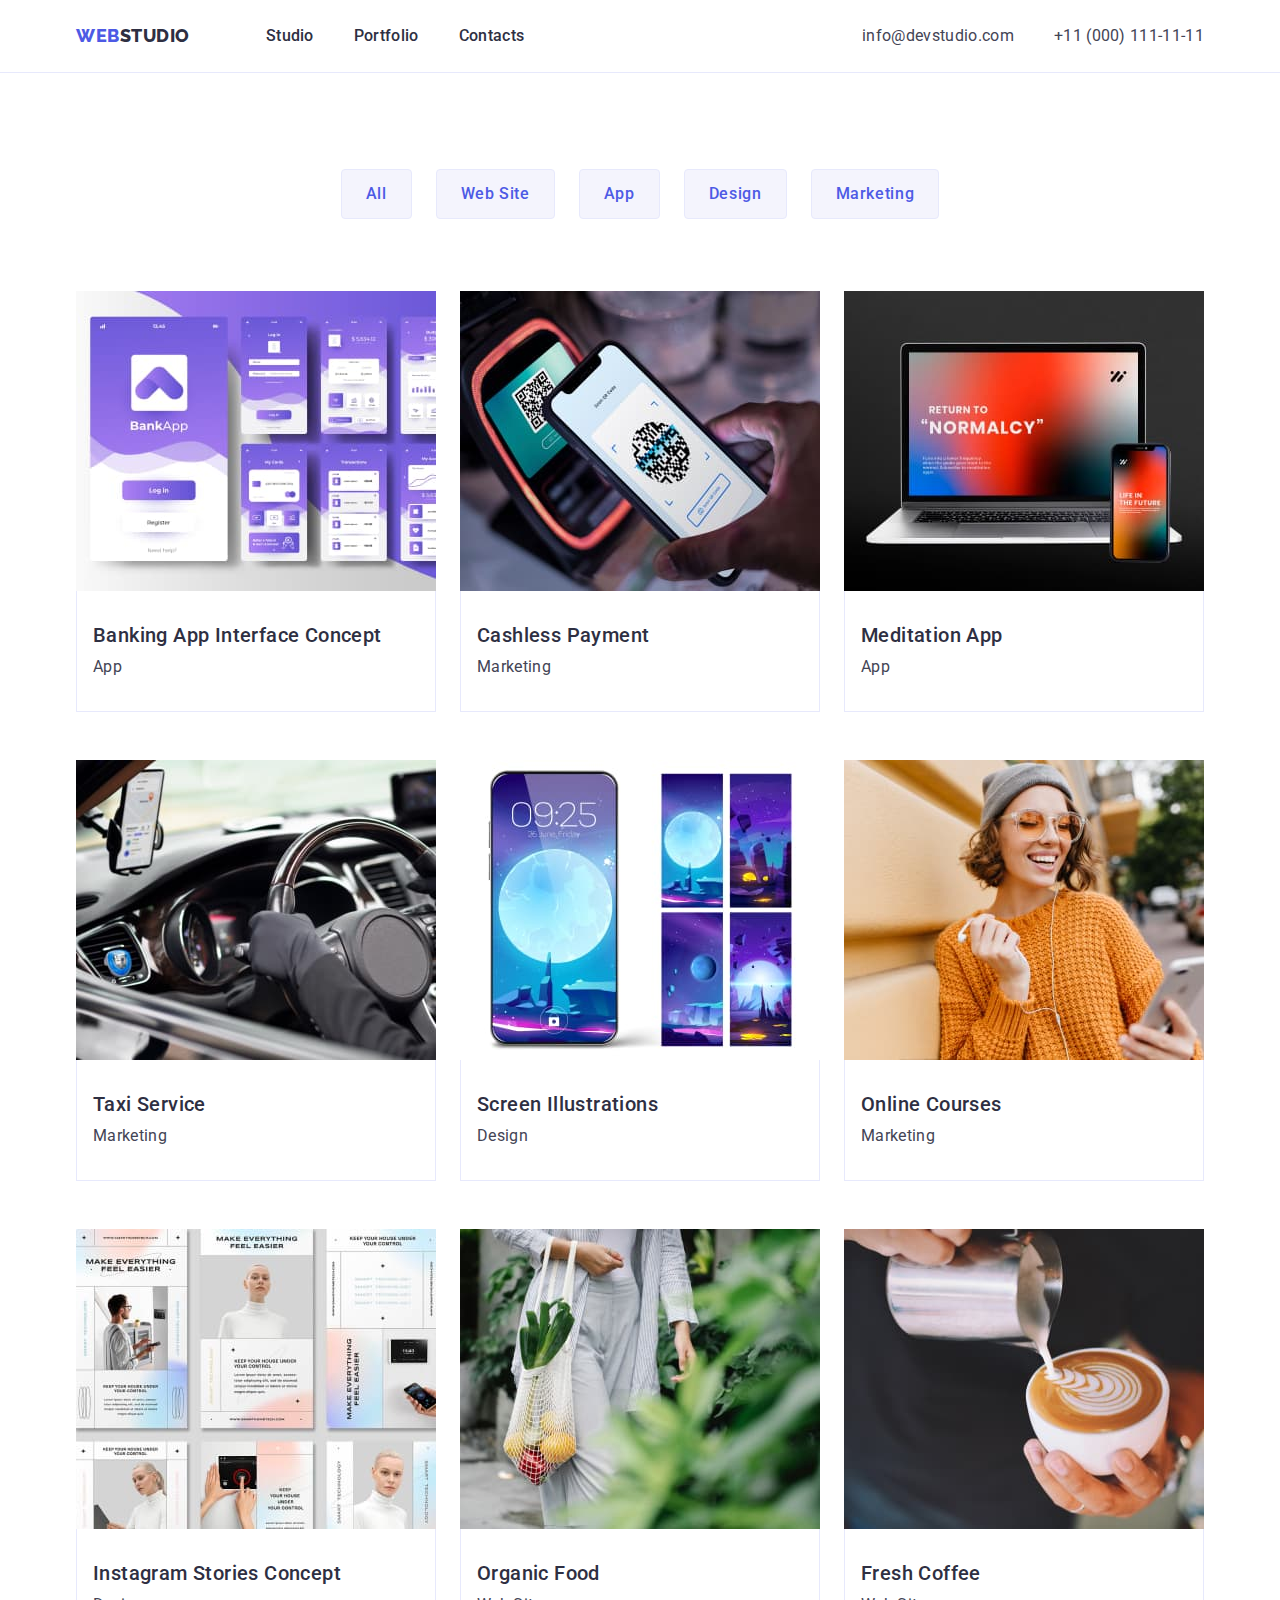
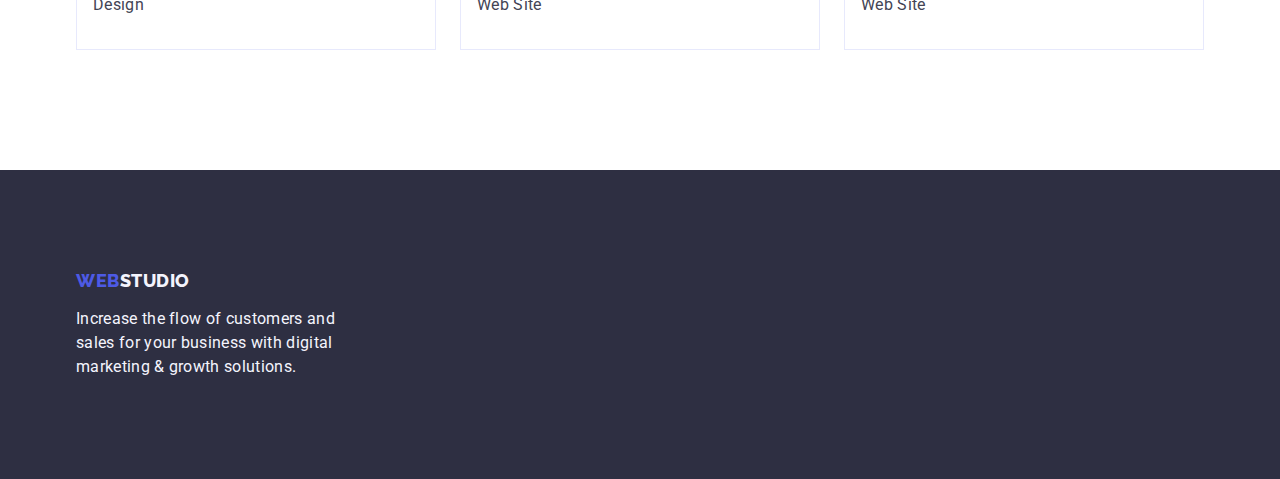
==== portfolio.html @ cb0c3b7c "Initial commit" ====
<!DOCTYPE html>

<html lang="en">
  <head>
    <meta charset="UTF-8" />
    <meta http-equiv="X-UA-Compatible" content="IE=edge" />
    <meta name="viewport" content="width=device-width, initial-scale=1.0" />
    <link rel="preconnect" href="https://fonts.googleapis.com" />
    <link rel="preconnect" href="https://fonts.gstatic.com" crossorigin />
    <link
      href="https://fonts.googleapis.com/css2?family=Raleway:wght@800&family=Roboto:wght@400;500;700;900&display=swap"
      rel="stylesheet"
    />
    <link rel="stylesheet" href="./css/modern-normalize/modern-normalize.min.css" />
    <link rel="stylesheet" href="./css/styles.css" />
    <title>Web Studio</title>
  </head>
  <body>
    <header class="page-header">
      <div class="container page-header-container">
        <nav class="page-nav">
          <a href="./index.html" class="logo link"
            >Web<span class="logo-item-theme-light">Studio</span></a
          >
          <ul class="menu list">
            <li class="menu-item">
              <a class="menu-link link" href="./index.html">Studio</a>
            </li>
            <li class="menu-item">
              <a class="menu-link link" href="./portfolio.html">Portfolio</a>
            </li>
            <li class="menu-item">
              <a class="menu-link link" href="">Contacts</a>
            </li>
          </ul>
        </nav>
        <address class="contact">
          <ul class="contact-list list">
            <li class="contact-item">
              <a class="contact-link link" href="mailto:info@devstudio.com">info@devstudio.com</a>
            </li>
            <li class="contact-item">
              <a class="contact-link link" href="tel:+110001111111">+11 (000) 111-11-11</a>
            </li>
          </ul>
        </address>
      </div>
    </header>
    <main>
      <section class="portfolio-section">
        <div class="container">
          <h1 class="visually-hidden">Filters</h1>
          <ul class="btn-list list">
            <li class="btn-item"><button class="filter-btn" type="button">All</button></li>
            <li class="btn-item"><button class="filter-btn" type="button">Web Site</button></li>
            <li class="btn-item"><button class="filter-btn" type="button">App</button></li>
            <li class="btn-item"><button class="filter-btn" type="button">Design</button></li>
            <li class="btn-item"><button class="filter-btn" type="button">Marketing</button></li>
          </ul>
          <ul class="portfolio-img-list list">
            <li class="portfolio-img-item">
              <a href="" class="link"
                ><img
                  class="portfolio-img"
                  src="./images/portfolio/banking-app.jpg"
                  alt="Banking App"
                  width="360"
                  height="300"
                />
                <div class="portfolio-img-descr-container">
                  <h2 class="portfolio-img-title">Banking App Interface Concept</h2>
                  <p class="portfolio-img-descr">App</p>
                </div></a
              >
            </li>
            <li class="portfolio-img-item">
              <a href="" class="link"
                ><img
                  class="portfolio-img"
                  src="./images/portfolio/cashless-payment.jpg"
                  alt="Cashless Payment"
                  width="360"
                  height="300"
                />
                <div class="portfolio-img-descr-container">
                  <h2 class="portfolio-img-title">Cashless Payment</h2>
                  <p class="portfolio-img-descr">Marketing</p>
                </div></a
              >
            </li>
            <li class="portfolio-img-item">
              <a href="" class="link"
                ><img
                  class="portfolio-img"
                  src="./images/portfolio/meditation-app.jpg"
                  alt="Meditation App"
                  width="360"
                  height="300"
                />
                <div class="portfolio-img-descr-container">
                  <h2 class="portfolio-img-title">Meditation App</h2>
                  <p class="portfolio-img-descr">App</p>
                </div></a
              >
            </li>
            <li class="portfolio-img-item">
              <a href="" class="link"
                ><img
                  class="portfolio-img"
                  src="./images/portfolio/taxi-service.jpg"
                  alt="Taxi Service"
                  width="360"
                  height="300"
                />
                <div class="portfolio-img-descr-container">
                  <h2 class="portfolio-img-title">Taxi Service</h2>
                  <p class="portfolio-img-descr">Marketing</p>
                </div></a
              >
            </li>
            <li class="portfolio-img-item">
              <a href="" class="link"
                ><img
                  class="portfolio-img"
                  src="./images/portfolio/screen-illustrations.jpg"
                  alt="Screen Illustrations"
                  width="360"
                  height="300"
                />
                <div class="portfolio-img-descr-container">
                  <h2 class="portfolio-img-title">Screen Illustrations</h2>
                  <p class="portfolio-img-descr">Design</p>
                </div></a
              >
            </li>
            <li class="portfolio-img-item">
              <a href="" class="link"
                ><img
                  class="portfolio-img"
                  src="./images/portfolio/online-courses.jpg"
                  alt="Online Courses"
                  width="360"
                  height="300"
                />
                <div class="portfolio-img-descr-container">
                  <h2 class="portfolio-img-title">Online Courses</h2>
                  <p class="portfolio-img-descr">Marketing</p>
                </div></a
              >
            </li>
            <li class="portfolio-img-item">
              <a href="" class="link"
                ><img
                  class="portfolio-img"
                  src="./images/portfolio/instagram-stories.jpg"
                  alt="Instagram Stories"
                  width="360"
                  height="300"
                />
                <div class="portfolio-img-descr-container">
                  <h2 class="portfolio-img-title">Instagram Stories Concept</h2>
                  <p class="portfolio-img-descr">Design</p>
                </div></a
              >
            </li>
            <li class="portfolio-img-item">
              <a href="" class="link"
                ><img
                  class="portfolio-img"
                  src="./images/portfolio/organic-food.jpg"
                  alt="Organic Food"
                  width="360"
                  height="300"
                />
                <div class="portfolio-img-descr-container">
                  <h2 class="portfolio-img-title">Organic Food</h2>
                  <p class="portfolio-img-descr">Web Site</p>
                </div></a
              >
            </li>
            <li class="portfolio-img-item">
              <a href="" class="link"
                ><img
                  class="portfolio-img"
                  src="./images/portfolio/fresh-coffee.jpg"
                  alt="Fresh Coffee"
                  width="360"
                  height="300"
                />
                <div class="portfolio-img-descr-container">
                  <h2 class="portfolio-img-title">Fresh Coffee</h2>
                  <p class="portfolio-img-descr">Web Site</p>
                </div></a
              >
            </li>
          </ul>
        </div>
      </section>
    </main>
    <footer class="footer">
      <div class="container">
        <a href="./index.html" class="logo logo-footer link"
          >Web<span class="logo-item-theme-dark">Studio</span></a
        >
        <p class="footer-descr">
          Increase the flow of customers and sales for your business with digital marketing & growth
          solutions.
        </p>
      </div>
    </footer>
  </body>
</html>
---- css/styles.css ----
/* Default */

body {
    font-family: 'Roboto', sans-serif;
    color: #434455;
    background-color: var(--background-white);
}

.container {
    width: 1158px;
    margin-left: auto;
    margin-right: auto;
    padding-left: 15px;
    padding-right: 15px;
}

.section {
    padding-top: 120px;
    padding-bottom: 120px;
}

.list {
    list-style: none;
}

.link {
    text-decoration: none;
}

.visually-hidden {
    position: absolute;
    width: 1px;
    height: 1px;
    margin: -1px;
    border: 0;
    padding: 0;
    white-space: nowrap;
    clip-path: inset(100%);
    clip: rect(0 0 0 0);
    overflow: hidden;
}

button {
    cursor: pointer;
}

h1,
h2,
h3,
h4,
h5,
h6,
p {
    margin-top: 0;
    margin-bottom: 0;
}

ul,
ol {
    margin-top: 0;
    margin-bottom: 0;
    padding-left: 0;
}

img {
    display: block;
}

/* Colors */

:root {
    --background-dark: #2E2F42;
    --background-light: #F4F4FD;
    --background-white: #FFFFFF;
    --primary-brand: #4D5AE5;
    --pressed-state: #404BBF;
    --title-color: #2E2F42;
    --description-color: #434455;
}

/* Top Line */

.page-header {
    padding-top: 24px;
    padding-bottom: 24px;
    border-bottom: 1px solid #E7E9FC;
}

.page-header-container {
    display: flex;
    align-items: center;
}

.page-nav {
    display: flex;
    align-items: center;
}

.logo {
    margin-right: 76px;
    font-family: 'Raleway', sans-serif;
    font-style: normal;
    font-weight: 800;
    font-size: 18px;
    line-height: 1.17;
    letter-spacing: 0.03em;
    text-transform: uppercase;
    color: var(--primary-brand);
}

.logo-item-theme-light {
    color: #2E2F42;
}

.logo-item-theme-dark {
    color: #F4F4FD;
}

.menu {
    display: flex;
    align-items: center;
    gap: 40px;
}

.menu-link {
    padding-top: 24px;
    padding-bottom: 24px;
    font-weight: 500;
    font-size: 16px;
    line-height: 1.5;
    letter-spacing: 0.02em;
    color: #2E2F42;
}

.menu-link:hover,
.menu-link:focus {
    color: var(--pressed-state);
}

.contact {
    font-style: normal;
    margin-left: auto;
}

.contact-list {
    display: flex;
    align-items: center;
    gap: 40px;
}

.contact-link {
    font-weight: 400;
    font-size: 16px;
    line-height: 1.5;
    letter-spacing: 0.02em;
    color: #434455;
}

.contact-link:hover,
.contact-link:focus {
    color: var(--pressed-state);
}

/* Effective Solutions for Your Business */

.hero {
    padding-top: 188px;
    padding-bottom: 188px;
    background-color: var(--background-dark);
}

.hero-descr {
    margin-left: auto;
    margin-right: auto;
    max-width: 496px;
    margin-bottom: 48px;
    font-weight: 700;
    font-size: 56px;
    line-height: 1.07;
    letter-spacing: 0.02em;
    text-align: center;
    color: #ffffff;
}

.modal-open-btn {
    display: block;
    margin-left: auto;
    margin-right: auto;
    padding: 16px 32px;
    min-width: 169px;
    font-family: 'Roboto', sans-serif;
    font-weight: 500;
    font-size: 16px;
    line-height: 1.5;
    letter-spacing: 0.04em;
    color: #FFFFFF;
    cursor: pointer;
    background-color: var(--primary-brand);
    box-shadow: 0px 4px 4px rgba(0, 0, 0, 0.15);
    border: 0;
    border-radius: 4px;
}

.modal-open-btn:hover,
.modal-open-btn:focus {
    background-color: var(--pressed-state);
}

/* Principles of work */

.principle-container {
    display: flex;
    gap: 24px;
}

.principle-item {
    flex-basis: calc((100% - 72px) / 4);
}

.principle-title {
    margin-bottom: 8px;
    font-weight: 500;
    font-size: 20px;
    line-height: 1.2;
    letter-spacing: 0.02em;
    color: var(--title-color);
}

.principle-descr {
    font-weight: 400;
    font-size: 16px;
    line-height: 1.5;
    letter-spacing: 0.02em;
    color: var(--description-color);
}

/* What are we doing */

.working-section {
    padding-bottom: 120px;
}

.working-img-list {
    display: flex;
    gap: 24px;
}

.working-img-title {
    text-align: center;
    margin-bottom: 72px;
    font-weight: 700;
    font-size: 36px;
    line-height: 1.11;
    letter-spacing: 0.02em;
    text-transform: capitalize;
    color: var(--title-color);
}

.working-img-item {
    flex-basis: calc((100% - 48px) / 3);
}

/* Our team */

.our-team-section {
    background-color: var(--background-light);
}

.team-list {
    display: flex;
    gap: 24px;
}

.team-item {
    flex-basis: calc((100% - 72px) / 4);
    background-color: var(--background-white);
    box-shadow: 0px 1px 6px rgba(46, 47, 66, 0.08), 0px 1px 1px rgba(46, 47, 66, 0.16), 0px 2px 1px rgba(46, 47, 66, 0.08);
    border-radius: 0px 0px 4px 4px;
}

.team-title {
    text-align: center;
    margin-bottom: 72px;
    font-weight: 700;
    font-size: 36px;
    line-height: 1.11;
    letter-spacing: 0.02em;
    text-transform: capitalize;
    color: var(--title-color);
}

.team-member-container {
    padding: 32px 16px;
}

.team-member {
    text-align: center;
    margin-bottom: 8px;
    font-weight: 500;
    font-size: 20px;
    line-height: 1.2;
    letter-spacing: 0.02em;
    color: var(--title-color);
}

.team-member-profession {
    text-align: center;
    font-weight: 400;
    font-size: 16px;
    line-height: 1.5;
    letter-spacing: 0.02em;
    color: var(--description-color);
}

/* Footer */

.footer {
    padding-top: 100px;
    padding-bottom: 100px;
    background-color: var(--background-dark);
}

.logo-footer {
    display: inline-block;
    margin-right: 0;
    margin-bottom: 16px;
}

.footer-descr {
    width: 264px;
    font-weight: 400;
    font-size: 16px;
    line-height: 1.5;
    letter-spacing: 0.02em;
    color: #F4F4FD;
}

/* PORTFOLIO */

.portfolio-section {
    padding-top: 96px;
    padding-bottom: 120px;
}

.btn-list {
    display: flex;
    justify-content: center;
    margin-bottom: 72px;
    gap: 24px;
}

.filter-btn {
    padding: 12px 24px;
    font-family: 'Roboto', sans-serif;
    font-weight: 500;
    font-size: 16px;
    line-height: 1.5;
    letter-spacing: 0.04em;
    cursor: pointer;
    color: var(--primary-brand);
    background-color: var(--background-light);
    border: 1px solid #E7E9FC;
    border-radius: 4px;
}

.filter-btn:hover,
.filter-btn:focus {
    color: #FFFFFF;
    background-color: var(--pressed-state);
    border: 1px solid transparent;
}

.portfolio-img-list {
    display: flex;
    flex-wrap: wrap;
    column-gap: 24px;
    row-gap: 48px;
}

.portfolio-img-item {
    flex-basis: calc((100% - 48px) / 3);
}

.portfolio-img-title {
    margin-bottom: 8px;
    font-weight: 500;
    font-size: 20px;
    line-height: 1.2;
    letter-spacing: 0.02em;
    color: var(--title-color);
}

.portfolio-img-descr-container {
    padding: 32px 16px;
    border: 1px solid #E7E9FC;
    border-top: none;
}

.portfolio-img-descr {
    font-weight: 400;
    font-size: 16px;
    line-height: 1.5;
    letter-spacing: 0.02em;
    color: var(--description-color);
}
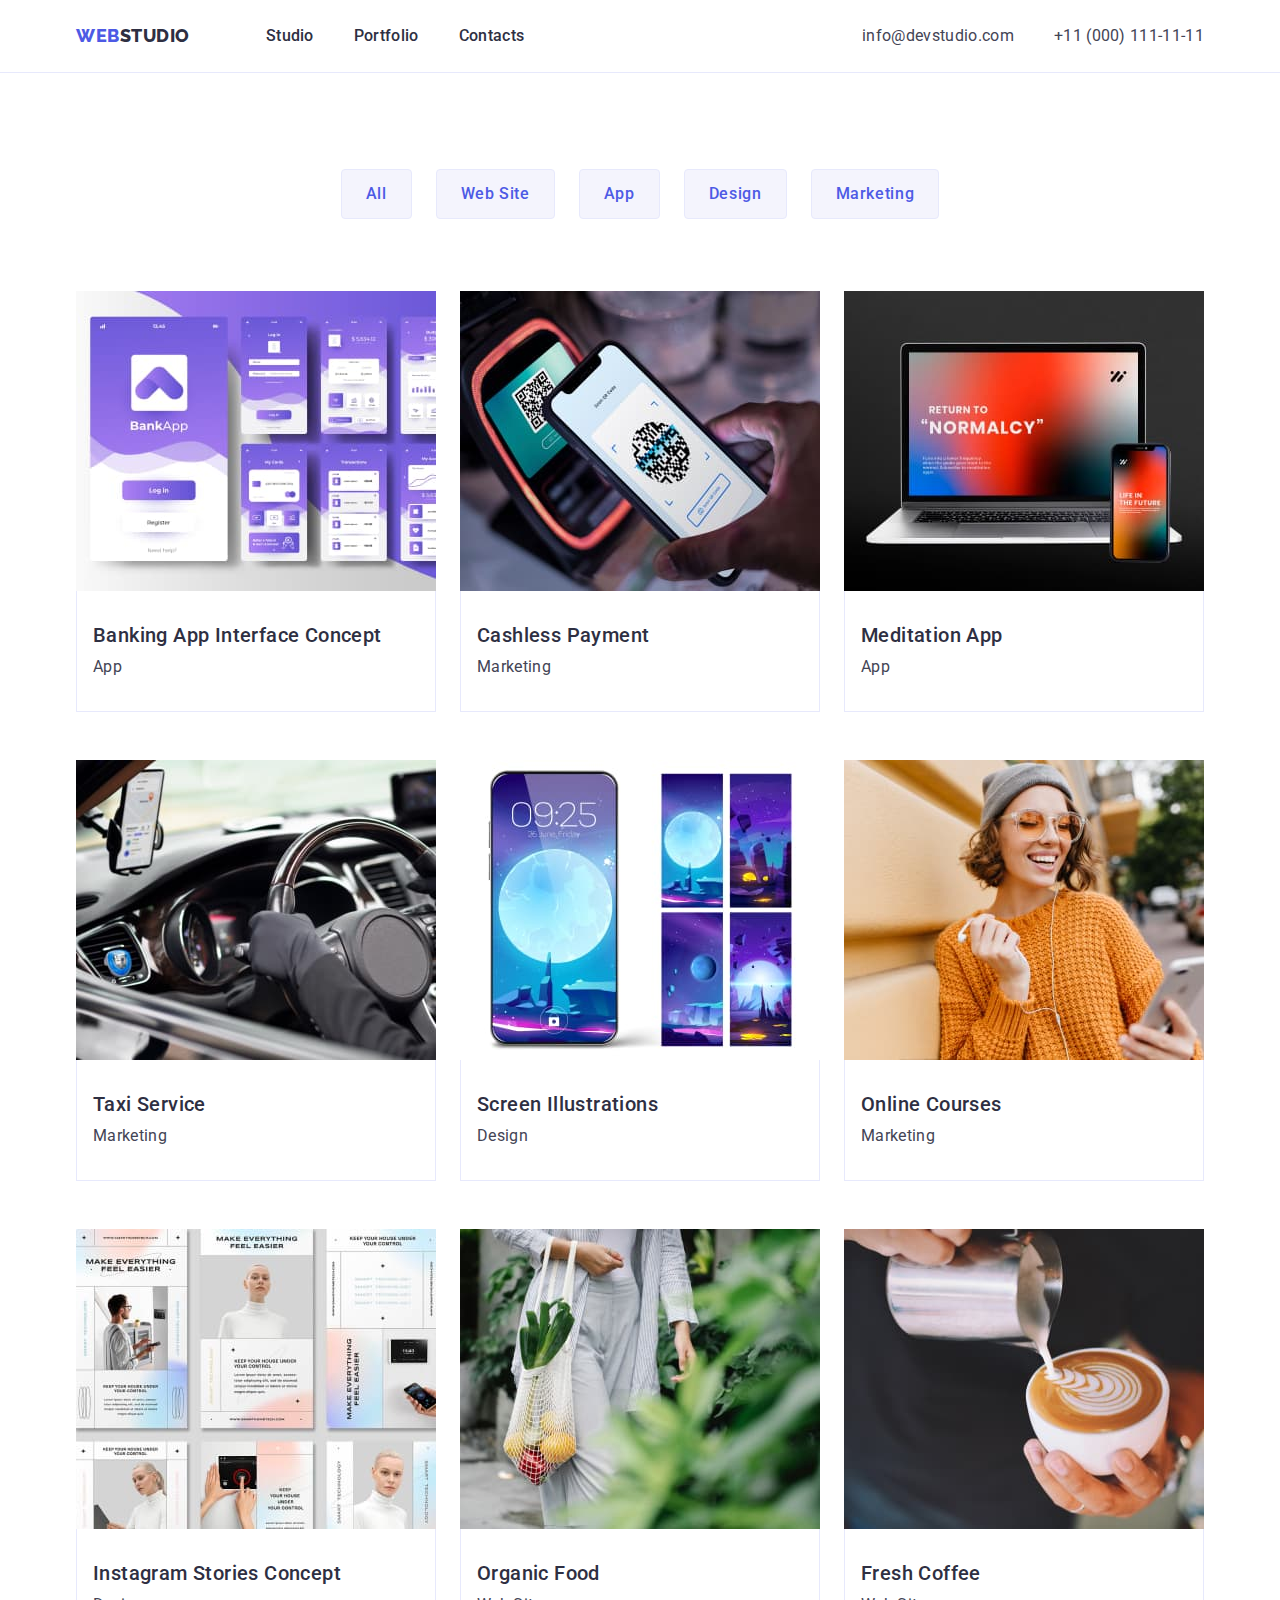
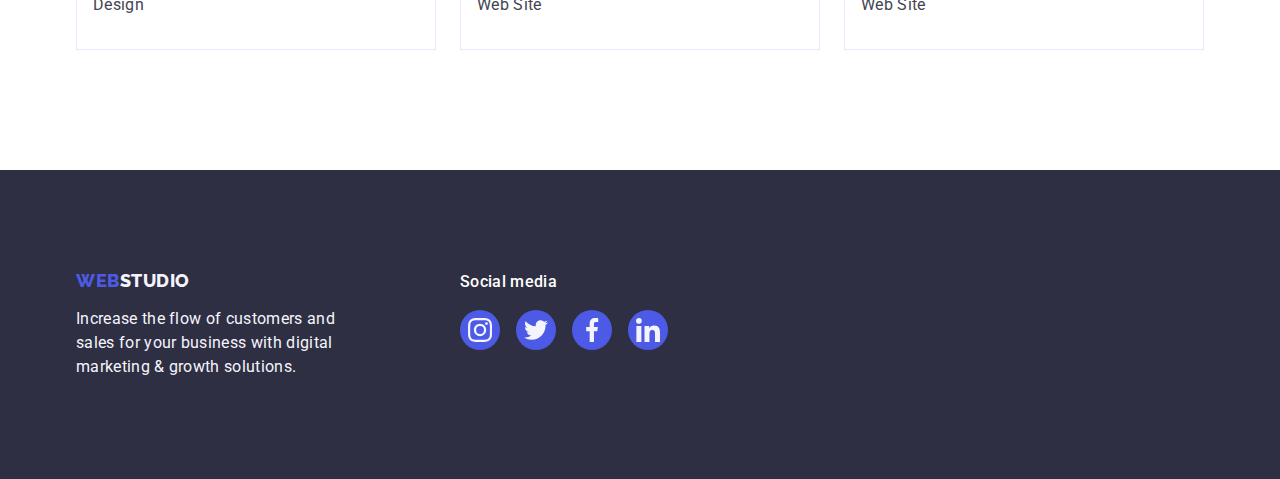
==== commit 40f5da95: "decoration" ====
--- a/portfolio.html
+++ b/portfolio.html
@@ -198,14 +198,71 @@
       </section>
     </main>
     <footer class="footer">
-      <div class="container">
-        <a href="./index.html" class="logo logo-footer link"
-          >Web<span class="logo-item-theme-dark">Studio</span></a
-        >
-        <p class="footer-descr">
-          Increase the flow of customers and sales for your business with digital marketing & growth
-          solutions.
-        </p>
+      <div class="footer-container container">
+        <ul class="footer-container-list list">
+          <li class="footer-main">
+            <a href="./index.html" class="logo logo-footer link"
+              >Web<span class="logo-item-theme-dark">Studio</span></a
+            >
+            <p class="footer-descr">
+              Increase the flow of customers and sales for your business with digital marketing &
+              growth solutions.
+            </p>
+          </li>
+          <li>
+            <h3 class="footer-icon-title">Social media</h3>
+            <ul class="footer-social-list list">
+              <li class="footer-social-list-item">
+                <a href="" class="footer-social-list-link">
+                  <svg
+                    class="footer-social-list-icon"
+                    aria-label="Icon instagram"
+                    width="24"
+                    height="24"
+                  >
+                    <use href="./images/icons.svg#icon-instagram"></use>
+                  </svg>
+                </a>
+              </li>
+              <li class="footer-social-list-item">
+                <a href="" class="footer-social-list-link">
+                  <svg
+                    class="footer-social-list-icon"
+                    aria-label="Icon twitter"
+                    width="24"
+                    height="24"
+                  >
+                    <use href="./images/icons.svg#icon-twitter"></use>
+                  </svg>
+                </a>
+              </li>
+              <li class="footer-social-list-item">
+                <a href="" class="footer-social-list-link">
+                  <svg
+                    class="footer-social-list-icon"
+                    aria-label="Icon facebook"
+                    width="24"
+                    height="24"
+                  >
+                    <use href="./images/icons.svg#icon-facebook"></use>
+                  </svg>
+                </a>
+              </li>
+              <li class="footer-social-list-item">
+                <a href="" class="footer-social-list-link">
+                  <svg
+                    class="footer-social-list-icon"
+                    aria-label="Icon linkedin"
+                    width="24"
+                    height="24"
+                  >
+                    <use href="./images/icons.svg#icon-linkedin"></use>
+                  </svg>
+                </a>
+              </li>
+            </ul>
+          </li>
+        </ul>
       </div>
     </footer>
   </body>
--- a/css/styles.css
+++ b/css/styles.css
@@ -161,12 +161,16 @@
     color: var(--pressed-state);
 }
 
-/* Effective Solutions for Your Business */
+/* Hero */
 
 .hero {
     padding-top: 188px;
     padding-bottom: 188px;
     background-color: var(--background-dark);
+    background-image: linear-gradient(rgba(46, 47, 66, 0.7), rgba(46, 47, 66, 0.7)), url(../images/hero/people-office-bg.jpg);
+    background-size: 1440px;
+    background-repeat: no-repeat;
+    background-position: 50% 50%;
 }
 
 .hero-descr {
@@ -217,6 +221,17 @@
     flex-basis: calc((100% - 72px) / 4);
 }
 
+.principle-icon-container {
+    width: 264px;
+    height: 112px;
+    display: flex;
+    justify-content: center;
+    align-items: center;
+    background-color: var(--background-light);
+    border-radius: 4px;
+    margin-bottom: 8px;
+}
+
 .principle-title {
     margin-bottom: 8px;
     font-weight: 500;
@@ -310,6 +325,75 @@
     line-height: 1.5;
     letter-spacing: 0.02em;
     color: var(--description-color);
+    margin-bottom: 8px;
+}
+
+.social-list {
+    display: flex;
+    justify-content: center;
+    gap: 24px;
+}
+
+.social-list-link {
+    display: flex;
+    justify-content: center;
+    align-items: center;
+    width: 40px;
+    height: 40px;
+    border-radius: 50%;
+    background-color: var(--primary-brand);
+}
+
+.social-list-link:hover,
+.social-list-link:focus {
+    background-color: var(--pressed-state);
+}
+
+/* Customers */
+
+.customers-section {
+    background-color: var(--background-white);
+}
+
+.companies-icon-title {
+    text-align: center;
+    margin-bottom: 72px;
+    font-weight: 700;
+    font-size: 36px;
+    line-height: 1.11;
+    letter-spacing: 0.02em;
+    text-transform: capitalize;
+    color: var(--title-color);
+}
+
+.company-list {
+    display: flex;
+    justify-content: center;
+    gap: 24px;
+}
+
+.company-list-link {
+    display: flex;
+    justify-content: center;
+    align-items: center;
+    width: 168px;
+    height: 88px;
+    border: 1px solid #8E8F99;
+    border-radius: 4px;
+}
+
+.company-list-icon {
+    fill: #8E8F99;
+}
+
+.company-list-link:hover .company-list-icon,
+.company-list-link:focus .company-list-icon {
+    fill: var(--pressed-state);
+}
+
+.company-list-link:hover,
+.company-list-link:focus {
+    border: 1px solid var(--pressed-state);
 }
 
 /* Footer */
@@ -320,6 +404,14 @@
     background-color: var(--background-dark);
 }
 
+.footer-container-list {
+    display: flex;
+}
+
+.footer-main {
+    margin-right: 120px;
+}
+
 .logo-footer {
     display: inline-block;
     margin-right: 0;
@@ -333,6 +425,35 @@
     line-height: 1.5;
     letter-spacing: 0.02em;
     color: #F4F4FD;
+}
+
+.footer-icon-title {
+    font-weight: 500;
+    font-size: 16px;
+    line-height: 1.5;
+    letter-spacing: 0.02em;
+    color: #FFFFFF;
+    margin-bottom: 16px;
+}
+
+.footer-social-list {
+    display: flex;
+    gap: 16px;
+}
+
+.footer-social-list-link {
+    display: flex;
+    justify-content: center;
+    align-items: center;
+    width: 40px;
+    height: 40px;
+    border-radius: 50%;
+    background-color: var(--primary-brand);
+}
+
+.footer-social-list-link:hover,
+.footer-social-list-link:focus {
+    background-color: #31D0AA;
 }
 
 /* PORTFOLIO */
@@ -368,6 +489,7 @@
     color: #FFFFFF;
     background-color: var(--pressed-state);
     border: 1px solid transparent;
+    box-shadow: 0px 3px 1px rgba(0, 0, 0, 0.1), 0px 2px 1px rgba(0, 0, 0, 0.08), 0px 2px 2px rgba(0, 0, 0, 0.12);
 }
 
 .portfolio-img-list {
@@ -379,6 +501,11 @@
 
 .portfolio-img-item {
     flex-basis: calc((100% - 48px) / 3);
+}
+
+.portfolio-img-item:hover,
+.portfolio-img-item:focus {
+    box-shadow: 0px 1px 6px rgba(46, 47, 66, 0.08), 0px 1px 1px rgba(46, 47, 66, 0.16), 0px 2px 1px rgba(46, 47, 66, 0.08);
 }
 
 .portfolio-img-title {
@@ -396,6 +523,12 @@
     border-top: none;
 }
 
+.portfolio-img-descr-container:hover,
+.portfolio-img-descr-container:focus {
+    border: 1px solid #F4F4FD;
+    border-top: none;
+}
+
 .portfolio-img-descr {
     font-weight: 400;
     font-size: 16px;
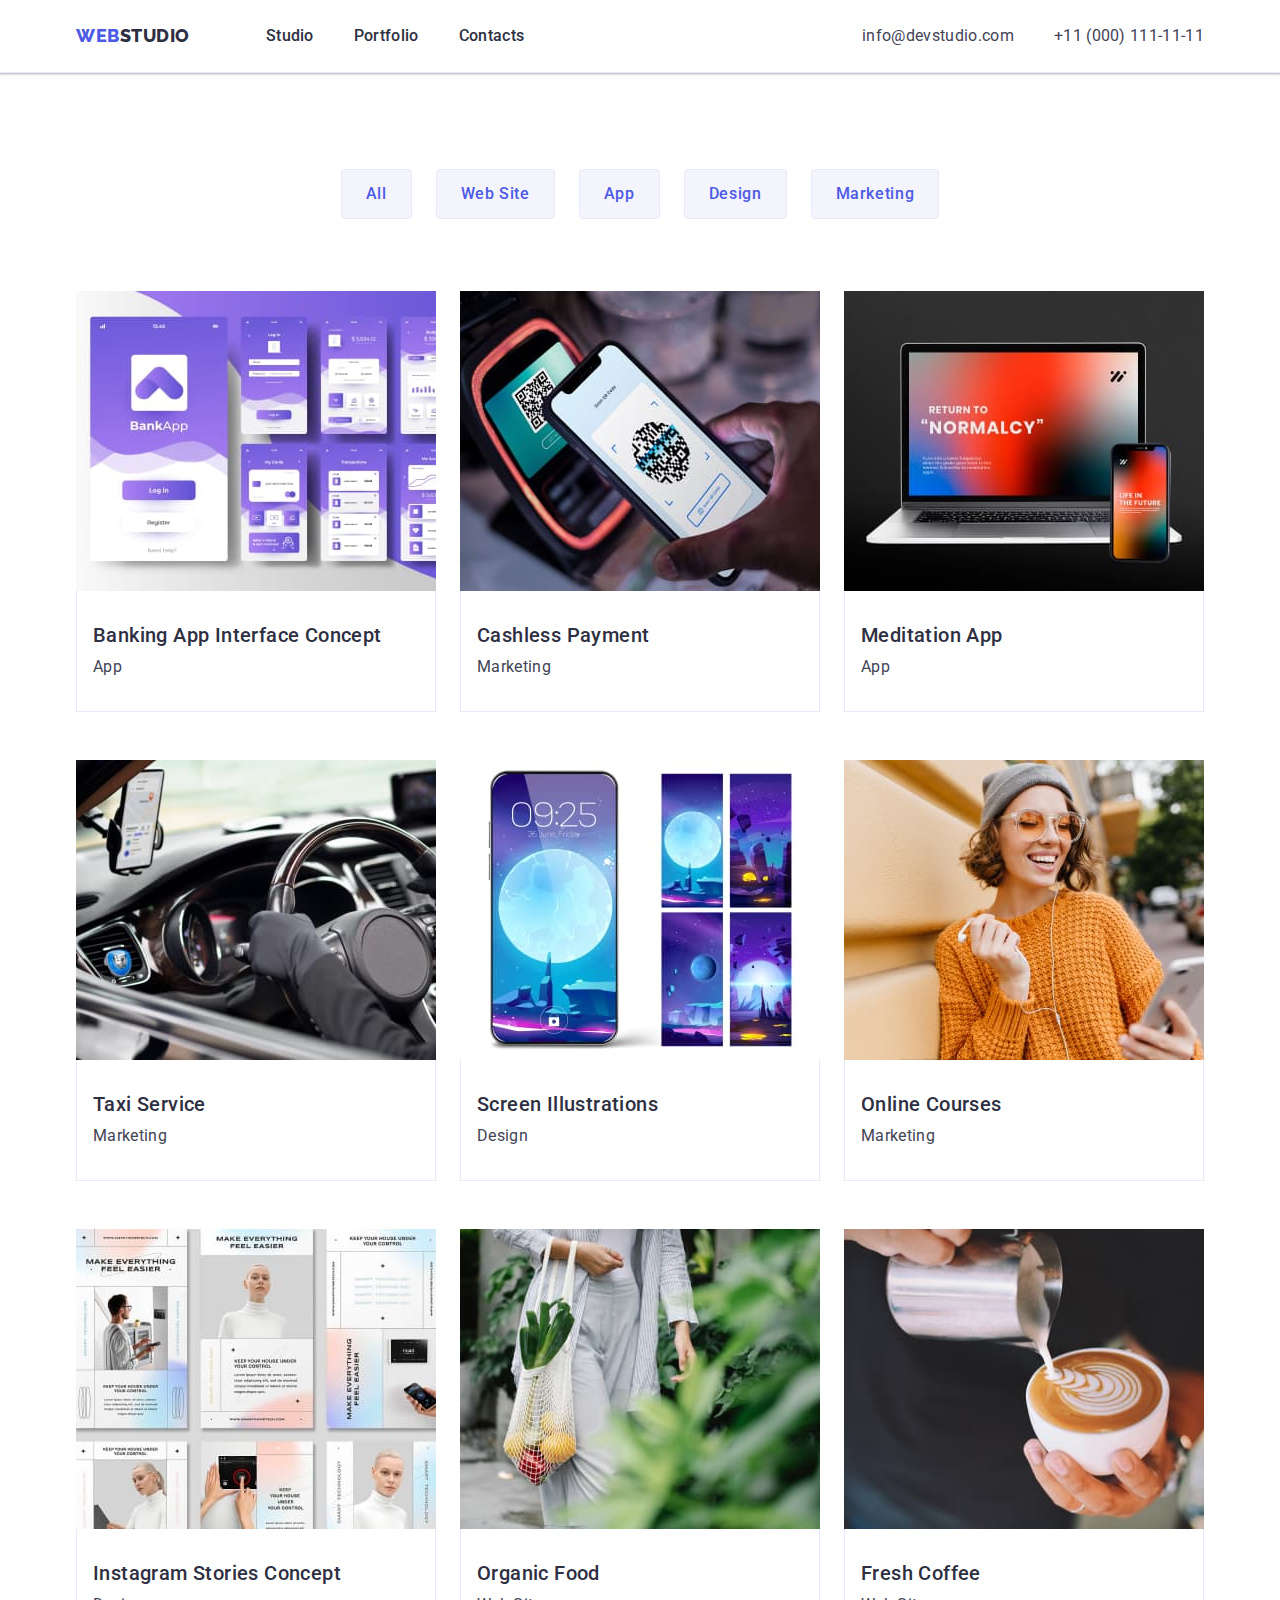
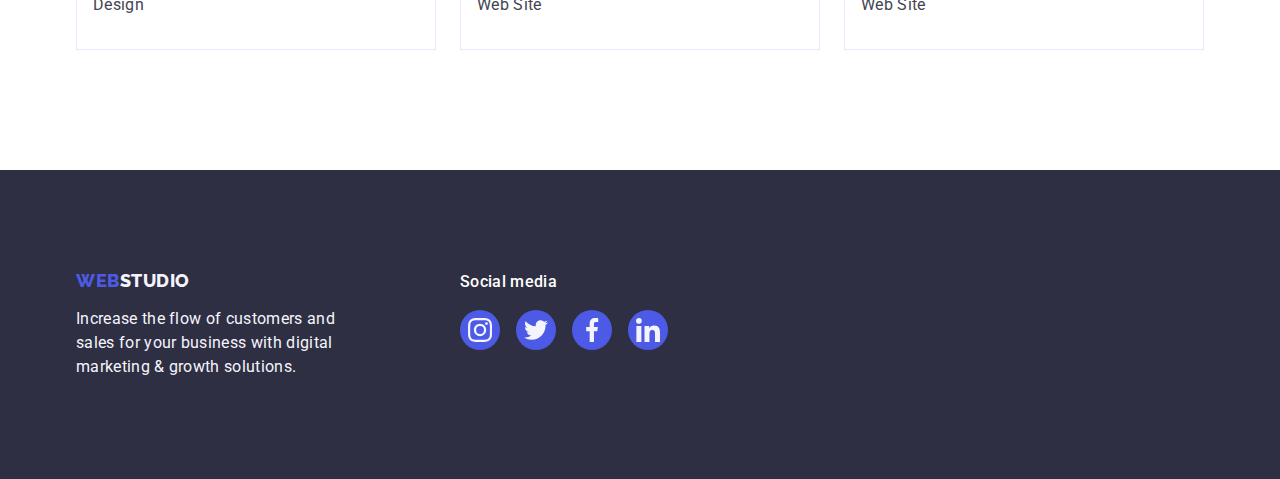
==== commit 70519c24: "decoration update" ====
--- a/portfolio.html
+++ b/portfolio.html
@@ -59,7 +59,7 @@
           </ul>
           <ul class="portfolio-img-list list">
             <li class="portfolio-img-item">
-              <a href="" class="link"
+              <a href="" class="portfolio-img-link link"
                 ><img
                   class="portfolio-img"
                   src="./images/portfolio/banking-app.jpg"
@@ -74,7 +74,7 @@
               >
             </li>
             <li class="portfolio-img-item">
-              <a href="" class="link"
+              <a href="" class="portfolio-img-link link"
                 ><img
                   class="portfolio-img"
                   src="./images/portfolio/cashless-payment.jpg"
@@ -89,7 +89,7 @@
               >
             </li>
             <li class="portfolio-img-item">
-              <a href="" class="link"
+              <a href="" class="portfolio-img-link link"
                 ><img
                   class="portfolio-img"
                   src="./images/portfolio/meditation-app.jpg"
@@ -104,7 +104,7 @@
               >
             </li>
             <li class="portfolio-img-item">
-              <a href="" class="link"
+              <a href="" class="portfolio-img-link link"
                 ><img
                   class="portfolio-img"
                   src="./images/portfolio/taxi-service.jpg"
@@ -119,7 +119,7 @@
               >
             </li>
             <li class="portfolio-img-item">
-              <a href="" class="link"
+              <a href="" class="portfolio-img-link link"
                 ><img
                   class="portfolio-img"
                   src="./images/portfolio/screen-illustrations.jpg"
@@ -134,7 +134,7 @@
               >
             </li>
             <li class="portfolio-img-item">
-              <a href="" class="link"
+              <a href="" class="portfolio-img-link link"
                 ><img
                   class="portfolio-img"
                   src="./images/portfolio/online-courses.jpg"
@@ -149,7 +149,7 @@
               >
             </li>
             <li class="portfolio-img-item">
-              <a href="" class="link"
+              <a href="" class="portfolio-img-link link"
                 ><img
                   class="portfolio-img"
                   src="./images/portfolio/instagram-stories.jpg"
@@ -164,7 +164,7 @@
               >
             </li>
             <li class="portfolio-img-item">
-              <a href="" class="link"
+              <a href="" class="portfolio-img-link link"
                 ><img
                   class="portfolio-img"
                   src="./images/portfolio/organic-food.jpg"
@@ -179,7 +179,7 @@
               >
             </li>
             <li class="portfolio-img-item">
-              <a href="" class="link"
+              <a href="" class="portfolio-img-link link"
                 ><img
                   class="portfolio-img"
                   src="./images/portfolio/fresh-coffee.jpg"
@@ -199,70 +199,68 @@
     </main>
     <footer class="footer">
       <div class="footer-container container">
-        <ul class="footer-container-list list">
-          <li class="footer-main">
-            <a href="./index.html" class="logo logo-footer link"
-              >Web<span class="logo-item-theme-dark">Studio</span></a
-            >
-            <p class="footer-descr">
-              Increase the flow of customers and sales for your business with digital marketing &
-              growth solutions.
-            </p>
-          </li>
-          <li>
-            <h3 class="footer-icon-title">Social media</h3>
-            <ul class="footer-social-list list">
-              <li class="footer-social-list-item">
-                <a href="" class="footer-social-list-link">
-                  <svg
-                    class="footer-social-list-icon"
-                    aria-label="Icon instagram"
-                    width="24"
-                    height="24"
-                  >
-                    <use href="./images/icons.svg#icon-instagram"></use>
-                  </svg>
-                </a>
-              </li>
-              <li class="footer-social-list-item">
-                <a href="" class="footer-social-list-link">
-                  <svg
-                    class="footer-social-list-icon"
-                    aria-label="Icon twitter"
-                    width="24"
-                    height="24"
-                  >
-                    <use href="./images/icons.svg#icon-twitter"></use>
-                  </svg>
-                </a>
-              </li>
-              <li class="footer-social-list-item">
-                <a href="" class="footer-social-list-link">
-                  <svg
-                    class="footer-social-list-icon"
-                    aria-label="Icon facebook"
-                    width="24"
-                    height="24"
-                  >
-                    <use href="./images/icons.svg#icon-facebook"></use>
-                  </svg>
-                </a>
-              </li>
-              <li class="footer-social-list-item">
-                <a href="" class="footer-social-list-link">
-                  <svg
-                    class="footer-social-list-icon"
-                    aria-label="Icon linkedin"
-                    width="24"
-                    height="24"
-                  >
-                    <use href="./images/icons.svg#icon-linkedin"></use>
-                  </svg>
-                </a>
-              </li>
-            </ul>
-          </li>
-        </ul>
+        <div class="footer-main">
+          <a href="./index.html" class="logo logo-footer link"
+            >Web<span class="logo-item-theme-dark">Studio</span></a
+          >
+          <p class="footer-descr">
+            Increase the flow of customers and sales for your business with digital marketing &
+            growth solutions.
+          </p>
+        </div>
+        <div>
+          <p class="footer-icon-title">Social media</p>
+          <ul class="footer-social-list list">
+            <li class="footer-social-list-item">
+              <a href="" class="footer-social-list-link">
+                <svg
+                  class="footer-social-list-icon"
+                  aria-label="Icon instagram"
+                  width="24"
+                  height="24"
+                >
+                  <use href="./images/icons.svg#icon-instagram"></use>
+                </svg>
+              </a>
+            </li>
+            <li class="footer-social-list-item">
+              <a href="" class="footer-social-list-link">
+                <svg
+                  class="footer-social-list-icon"
+                  aria-label="Icon twitter"
+                  width="24"
+                  height="24"
+                >
+                  <use href="./images/icons.svg#icon-twitter"></use>
+                </svg>
+              </a>
+            </li>
+            <li class="footer-social-list-item">
+              <a href="" class="footer-social-list-link">
+                <svg
+                  class="footer-social-list-icon"
+                  aria-label="Icon facebook"
+                  width="24"
+                  height="24"
+                >
+                  <use href="./images/icons.svg#icon-facebook"></use>
+                </svg>
+              </a>
+            </li>
+            <li class="footer-social-list-item">
+              <a href="" class="footer-social-list-link">
+                <svg
+                  class="footer-social-list-icon"
+                  aria-label="Icon linkedin"
+                  width="24"
+                  height="24"
+                >
+                  <use href="./images/icons.svg#icon-linkedin"></use>
+                </svg>
+              </a>
+            </li>
+          </ul>
+        </div>
       </div>
     </footer>
   </body>
--- a/css/styles.css
+++ b/css/styles.css
@@ -76,6 +76,8 @@
     --pressed-state: #404BBF;
     --title-color: #2E2F42;
     --description-color: #434455;
+    --social-icon: #F4F4FD;
+    --title-color-background-dark: #FFFFFF;
 }
 
 /* Top Line */
@@ -84,6 +86,7 @@
     padding-top: 24px;
     padding-bottom: 24px;
     border-bottom: 1px solid #E7E9FC;
+    box-shadow: 0px 2px 1px rgba(46, 47, 66, 0.08), 0px 1px 1px rgba(46, 47, 66, 0.16), 0px 1px 6px rgba(46, 47, 66, 0.08);
 }
 
 .page-header-container {
@@ -164,13 +167,16 @@
 /* Hero */
 
 .hero {
+    margin-left: auto;
+    margin-right: auto;
     padding-top: 188px;
     padding-bottom: 188px;
     background-color: var(--background-dark);
     background-image: linear-gradient(rgba(46, 47, 66, 0.7), rgba(46, 47, 66, 0.7)), url(../images/hero/people-office-bg.jpg);
-    background-size: 1440px;
+    max-width: 1440px;
     background-repeat: no-repeat;
-    background-position: 50% 50%;
+    background-position: center;
+    background-size: cover;
 }
 
 .hero-descr {
@@ -305,7 +311,7 @@
 }
 
 .team-member-container {
-    padding: 32px 16px;
+    padding: 32px 0;
 }
 
 .team-member {
@@ -347,6 +353,10 @@
 .social-list-link:hover,
 .social-list-link:focus {
     background-color: var(--pressed-state);
+}
+
+.social-list-icon {
+    fill: var(--social-icon);
 }
 
 /* Customers */
@@ -404,6 +414,11 @@
     background-color: var(--background-dark);
 }
 
+.footer-container {
+    display: flex;
+    align-items: baseline;
+}
+
 .footer-container-list {
     display: flex;
 }
@@ -432,7 +447,7 @@
     font-size: 16px;
     line-height: 1.5;
     letter-spacing: 0.02em;
-    color: #FFFFFF;
+    color: var(--title-color-background-dark);
     margin-bottom: 16px;
 }
 
@@ -454,6 +469,10 @@
 .footer-social-list-link:hover,
 .footer-social-list-link:focus {
     background-color: #31D0AA;
+}
+
+.footer-social-list-icon {
+    fill: var(--social-icon);
 }
 
 /* PORTFOLIO */
@@ -503,8 +522,12 @@
     flex-basis: calc((100% - 48px) / 3);
 }
 
-.portfolio-img-item:hover,
-.portfolio-img-item:focus {
+.portfolio-img-link {
+    display: block;
+}
+
+.portfolio-img-link:hover,
+.portfolio-img-link:focus {
     box-shadow: 0px 1px 6px rgba(46, 47, 66, 0.08), 0px 1px 1px rgba(46, 47, 66, 0.16), 0px 2px 1px rgba(46, 47, 66, 0.08);
 }
 
